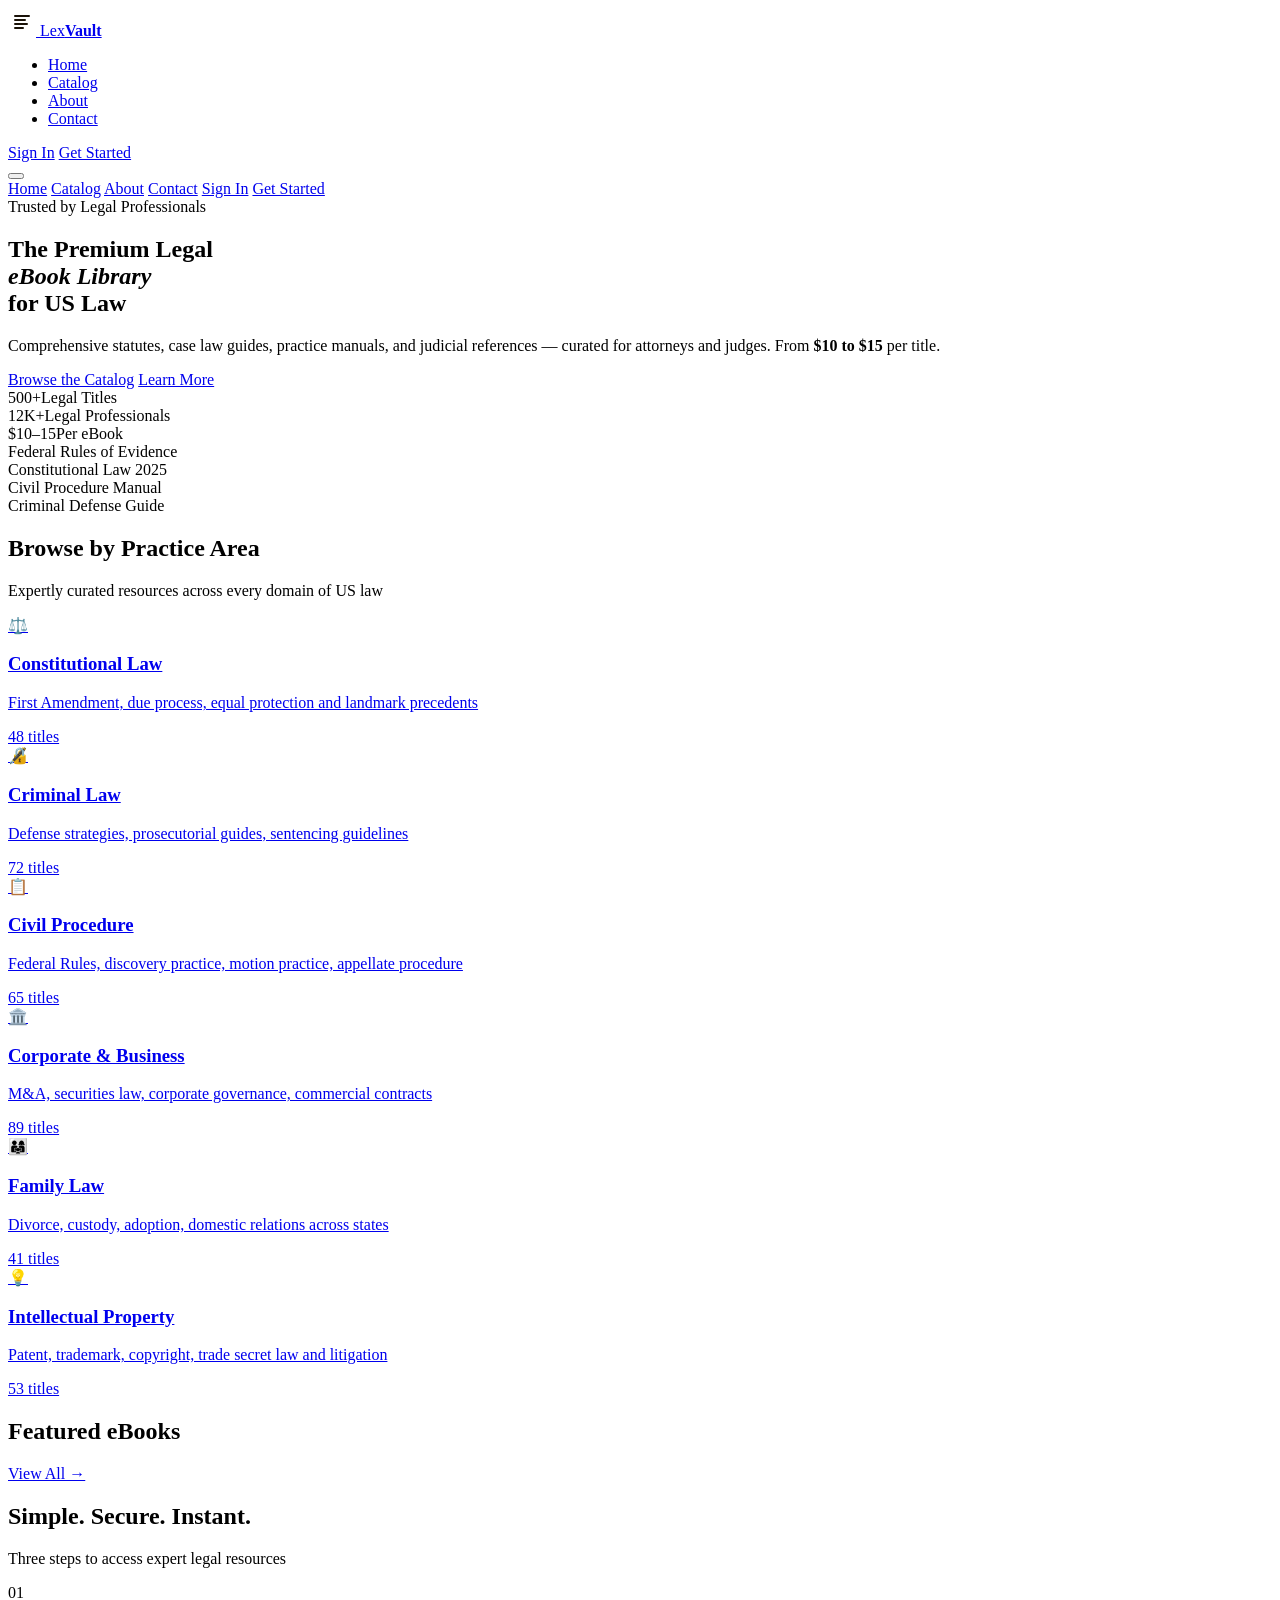
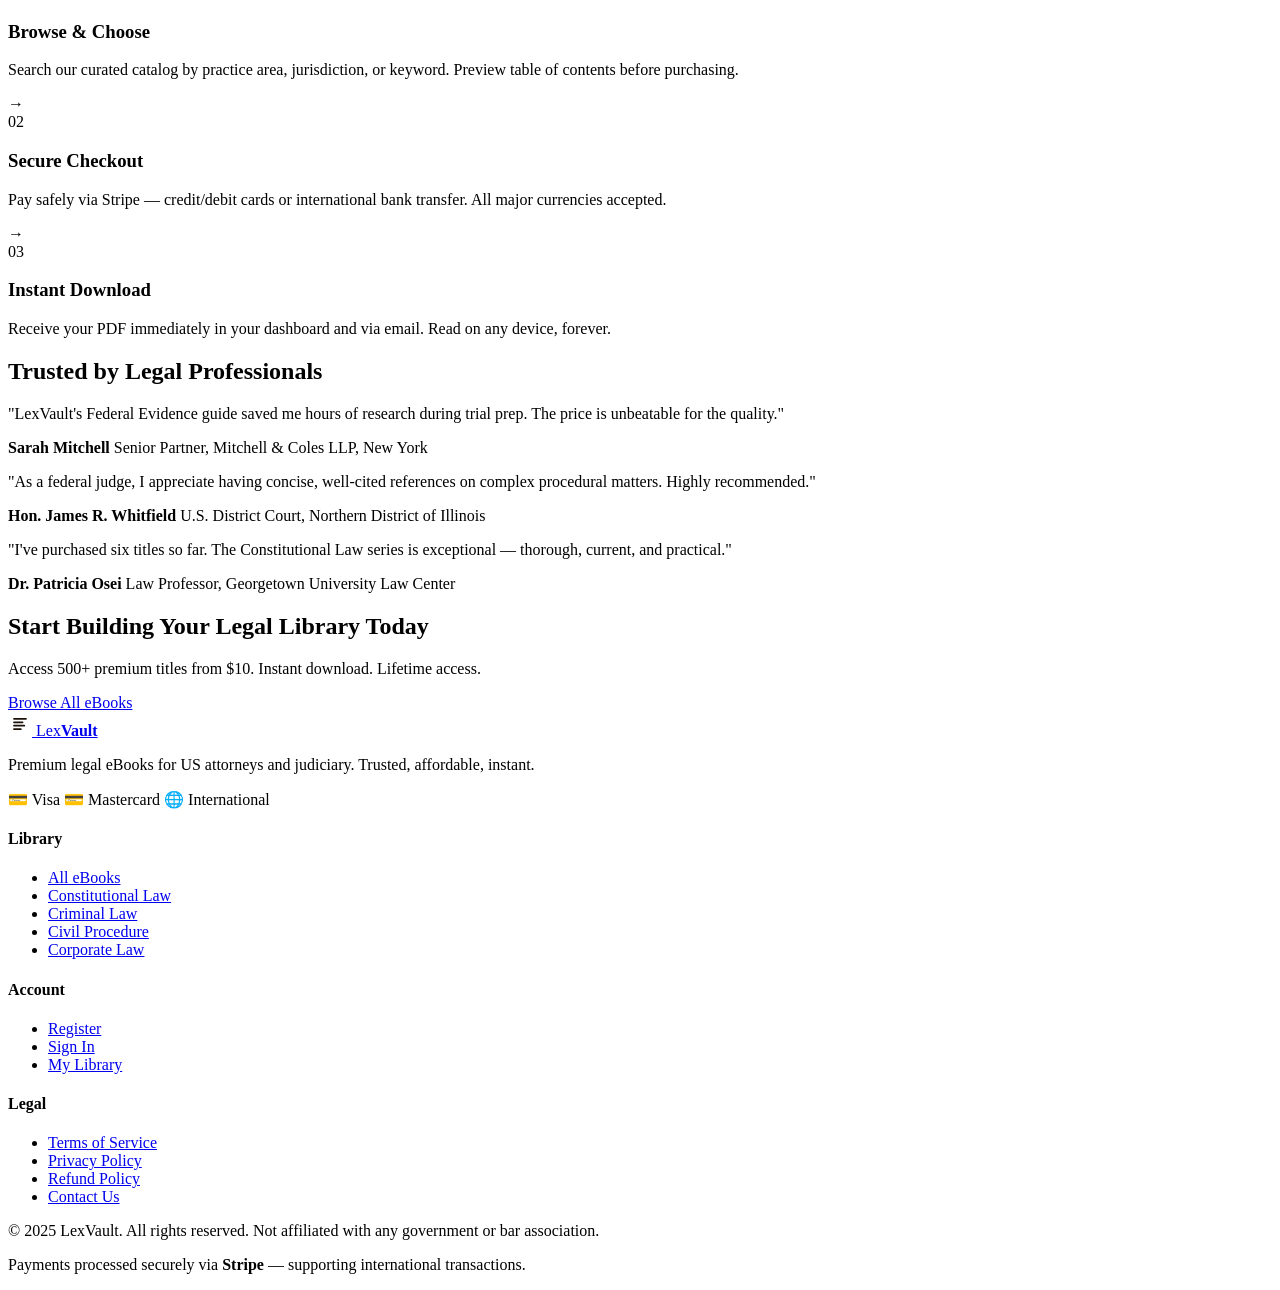
==== index.html @ 51097193 "Rename index.html.html to index.html" ====
<!DOCTYPE html>
<html lang="en">
<head>
  <meta charset="UTF-8" />
  <meta name="viewport" content="width=device-width, initial-scale=1.0"/>
  <title>LexVault — Legal eBook Library for US Lawyers & Judges</title>
  <meta name="description" content="Premium legal eBooks for US attorneys and judiciary. Statutes, case law guides, and practice resources from $10–$15."/>
  <link rel="icon" href="assets/icons/favicon.svg" type="image/svg+xml"/>
  <link rel="preconnect" href="https://fonts.googleapis.com"/>
  <link rel="preconnect" href="https://fonts.gstatic.com" crossorigin/>
  <link href="https://fonts.googleapis.com/css2?family=Playfair+Display:ital,wght@0,400;0,600;0,800;1,400&family=DM+Sans:wght@300;400;500;600&display=swap" rel="stylesheet"/>
  <link rel="stylesheet" href="css/variables.css"/>
  <link rel="stylesheet" href="css/base.css"/>
  <link rel="stylesheet" href="css/nav.css"/>
  <link rel="stylesheet" href="css/hero.css"/>
  <link rel="stylesheet" href="css/home.css"/>
  <link rel="stylesheet" href="css/footer.css"/>
</head>
<body>

  <!-- NAV -->
  <header class="nav-wrapper" id="navbar">
    <nav class="nav-inner">
      <a href="index.html" class="logo">
        <svg width="28" height="28" viewBox="0 0 28 28" fill="none" xmlns="http://www.w3.org/2000/svg">
          <rect width="28" height="28" rx="6" fill="var(--gold)"/>
          <path d="M7 8h14M7 12h10M7 16h12M7 20h8" stroke="#1a1208" stroke-width="2" stroke-linecap="round"/>
        </svg>
        <span>Lex<strong>Vault</strong></span>
      </a>
      <ul class="nav-links">
        <li><a href="index.html" class="active">Home</a></li>
        <li><a href="pages/catalog.html">Catalog</a></li>
        <li><a href="pages/about.html">About</a></li>
        <li><a href="pages/contact.html">Contact</a></li>
      </ul>
      <div class="nav-actions">
        <a href="pages/login.html" class="btn-ghost">Sign In</a>
        <a href="pages/register.html" class="btn-primary">Get Started</a>
      </div>
      <button class="hamburger" id="hamburger" aria-label="Menu">
        <span></span><span></span><span></span>
      </button>
    </nav>
    <div class="mobile-menu" id="mobileMenu">
      <a href="index.html">Home</a>
      <a href="pages/catalog.html">Catalog</a>
      <a href="pages/about.html">About</a>
      <a href="pages/contact.html">Contact</a>
      <a href="pages/login.html">Sign In</a>
      <a href="pages/register.html" class="btn-primary">Get Started</a>
    </div>
  </header>

  <!-- HERO -->
  <section class="hero">
    <div class="hero-bg-pattern"></div>
    <div class="hero-content">
      <div class="hero-badge">Trusted by Legal Professionals</div>
      <h1 class="hero-title">
        The Premium Legal<br/>
        <em>eBook Library</em><br/>
        for US Law
      </h1>
      <p class="hero-subtitle">
        Comprehensive statutes, case law guides, practice manuals, and judicial references — curated for attorneys and judges. From <strong>$10 to $15</strong> per title.
      </p>
      <div class="hero-cta">
        <a href="pages/catalog.html" class="btn-primary btn-large">Browse the Catalog</a>
        <a href="pages/about.html" class="btn-outline btn-large">Learn More</a>
      </div>
      <div class="hero-stats">
        <div class="stat"><span class="stat-num">500+</span><span class="stat-label">Legal Titles</span></div>
        <div class="stat-divider"></div>
        <div class="stat"><span class="stat-num">12K+</span><span class="stat-label">Legal Professionals</span></div>
        <div class="stat-divider"></div>
        <div class="stat"><span class="stat-num">$10–15</span><span class="stat-label">Per eBook</span></div>
      </div>
    </div>
    <div class="hero-visual">
      <div class="book-stack">
        <div class="book b1"><span>Federal Rules of Evidence</span></div>
        <div class="book b2"><span>Constitutional Law 2025</span></div>
        <div class="book b3"><span>Civil Procedure Manual</span></div>
        <div class="book b4"><span>Criminal Defense Guide</span></div>
      </div>
    </div>
  </section>

  <!-- CATEGORIES -->
  <section class="section categories-section">
    <div class="container">
      <div class="section-header">
        <h2>Browse by Practice Area</h2>
        <p>Expertly curated resources across every domain of US law</p>
      </div>
      <div class="categories-grid">
        <a href="pages/catalog.html?cat=constitutional" class="cat-card">
          <div class="cat-icon">⚖️</div>
          <h3>Constitutional Law</h3>
          <p>First Amendment, due process, equal protection and landmark precedents</p>
          <span class="cat-count">48 titles</span>
        </a>
        <a href="pages/catalog.html?cat=criminal" class="cat-card">
          <div class="cat-icon">🔏</div>
          <h3>Criminal Law</h3>
          <p>Defense strategies, prosecutorial guides, sentencing guidelines</p>
          <span class="cat-count">72 titles</span>
        </a>
        <a href="pages/catalog.html?cat=civil" class="cat-card">
          <div class="cat-icon">📋</div>
          <h3>Civil Procedure</h3>
          <p>Federal Rules, discovery practice, motion practice, appellate procedure</p>
          <span class="cat-count">65 titles</span>
        </a>
        <a href="pages/catalog.html?cat=corporate" class="cat-card">
          <div class="cat-icon">🏛️</div>
          <h3>Corporate & Business</h3>
          <p>M&A, securities law, corporate governance, commercial contracts</p>
          <span class="cat-count">89 titles</span>
        </a>
        <a href="pages/catalog.html?cat=family" class="cat-card">
          <div class="cat-icon">👨‍👩‍👧</div>
          <h3>Family Law</h3>
          <p>Divorce, custody, adoption, domestic relations across states</p>
          <span class="cat-count">41 titles</span>
        </a>
        <a href="pages/catalog.html?cat=ip" class="cat-card">
          <div class="cat-icon">💡</div>
          <h3>Intellectual Property</h3>
          <p>Patent, trademark, copyright, trade secret law and litigation</p>
          <span class="cat-count">53 titles</span>
        </a>
      </div>
    </div>
  </section>

  <!-- FEATURED BOOKS -->
  <section class="section featured-section">
    <div class="container">
      <div class="section-header">
        <h2>Featured eBooks</h2>
        <a href="pages/catalog.html" class="see-all">View All →</a>
      </div>
      <div class="books-grid" id="featuredBooks">
        <!-- Dynamically rendered by JS -->
      </div>
    </div>
  </section>

  <!-- HOW IT WORKS -->
  <section class="section how-section">
    <div class="container">
      <div class="section-header">
        <h2>Simple. Secure. Instant.</h2>
        <p>Three steps to access expert legal resources</p>
      </div>
      <div class="steps-grid">
        <div class="step">
          <div class="step-num">01</div>
          <h3>Browse & Choose</h3>
          <p>Search our curated catalog by practice area, jurisdiction, or keyword. Preview table of contents before purchasing.</p>
        </div>
        <div class="step-arrow">→</div>
        <div class="step">
          <div class="step-num">02</div>
          <h3>Secure Checkout</h3>
          <p>Pay safely via Stripe — credit/debit cards or international bank transfer. All major currencies accepted.</p>
        </div>
        <div class="step-arrow">→</div>
        <div class="step">
          <div class="step-num">03</div>
          <h3>Instant Download</h3>
          <p>Receive your PDF immediately in your dashboard and via email. Read on any device, forever.</p>
        </div>
      </div>
    </div>
  </section>

  <!-- TESTIMONIALS -->
  <section class="section testimonials-section">
    <div class="container">
      <div class="section-header">
        <h2>Trusted by Legal Professionals</h2>
      </div>
      <div class="testimonials-grid">
        <div class="testimonial">
          <p>"LexVault's Federal Evidence guide saved me hours of research during trial prep. The price is unbeatable for the quality."</p>
          <div class="testimonial-author">
            <strong>Sarah Mitchell</strong>
            <span>Senior Partner, Mitchell & Coles LLP, New York</span>
          </div>
        </div>
        <div class="testimonial">
          <p>"As a federal judge, I appreciate having concise, well-cited references on complex procedural matters. Highly recommended."</p>
          <div class="testimonial-author">
            <strong>Hon. James R. Whitfield</strong>
            <span>U.S. District Court, Northern District of Illinois</span>
          </div>
        </div>
        <div class="testimonial">
          <p>"I've purchased six titles so far. The Constitutional Law series is exceptional — thorough, current, and practical."</p>
          <div class="testimonial-author">
            <strong>Dr. Patricia Osei</strong>
            <span>Law Professor, Georgetown University Law Center</span>
          </div>
        </div>
      </div>
    </div>
  </section>

  <!-- CTA BANNER -->
  <section class="cta-banner">
    <div class="container">
      <h2>Start Building Your Legal Library Today</h2>
      <p>Access 500+ premium titles from $10. Instant download. Lifetime access.</p>
      <a href="pages/catalog.html" class="btn-primary btn-large">Browse All eBooks</a>
    </div>
  </section>

  <!-- FOOTER -->
  <footer class="footer">
    <div class="container">
      <div class="footer-grid">
        <div class="footer-brand">
          <a href="index.html" class="logo">
            <svg width="24" height="24" viewBox="0 0 28 28" fill="none"><rect width="28" height="28" rx="6" fill="var(--gold)"/><path d="M7 8h14M7 12h10M7 16h12M7 20h8" stroke="#1a1208" stroke-width="2" stroke-linecap="round"/></svg>
            <span>Lex<strong>Vault</strong></span>
          </a>
          <p>Premium legal eBooks for US attorneys and judiciary. Trusted, affordable, instant.</p>
          <div class="payment-badges">
            <span class="badge">💳 Visa</span>
            <span class="badge">💳 Mastercard</span>
            <span class="badge">🌐 International</span>
          </div>
        </div>
        <div class="footer-col">
          <h4>Library</h4>
          <ul>
            <li><a href="pages/catalog.html">All eBooks</a></li>
            <li><a href="pages/catalog.html?cat=constitutional">Constitutional Law</a></li>
            <li><a href="pages/catalog.html?cat=criminal">Criminal Law</a></li>
            <li><a href="pages/catalog.html?cat=civil">Civil Procedure</a></li>
            <li><a href="pages/catalog.html?cat=corporate">Corporate Law</a></li>
          </ul>
        </div>
        <div class="footer-col">
          <h4>Account</h4>
          <ul>
            <li><a href="pages/register.html">Register</a></li>
            <li><a href="pages/login.html">Sign In</a></li>
            <li><a href="pages/dashboard.html">My Library</a></li>
          </ul>
        </div>
        <div class="footer-col">
          <h4>Legal</h4>
          <ul>
            <li><a href="pages/terms.html">Terms of Service</a></li>
            <li><a href="pages/privacy.html">Privacy Policy</a></li>
            <li><a href="pages/refund.html">Refund Policy</a></li>
            <li><a href="pages/contact.html">Contact Us</a></li>
          </ul>
        </div>
      </div>
      <div class="footer-bottom">
        <p>© 2025 LexVault. All rights reserved. Not affiliated with any government or bar association.</p>
        <p>Payments processed securely via <strong>Stripe</strong> — supporting international transactions.</p>
      </div>
    </div>
  </footer>

  <script src="js/nav.js"></script>
  <script src="js/books.js"></script>
  <script src="js/home.js"></script>
</body>
</html>
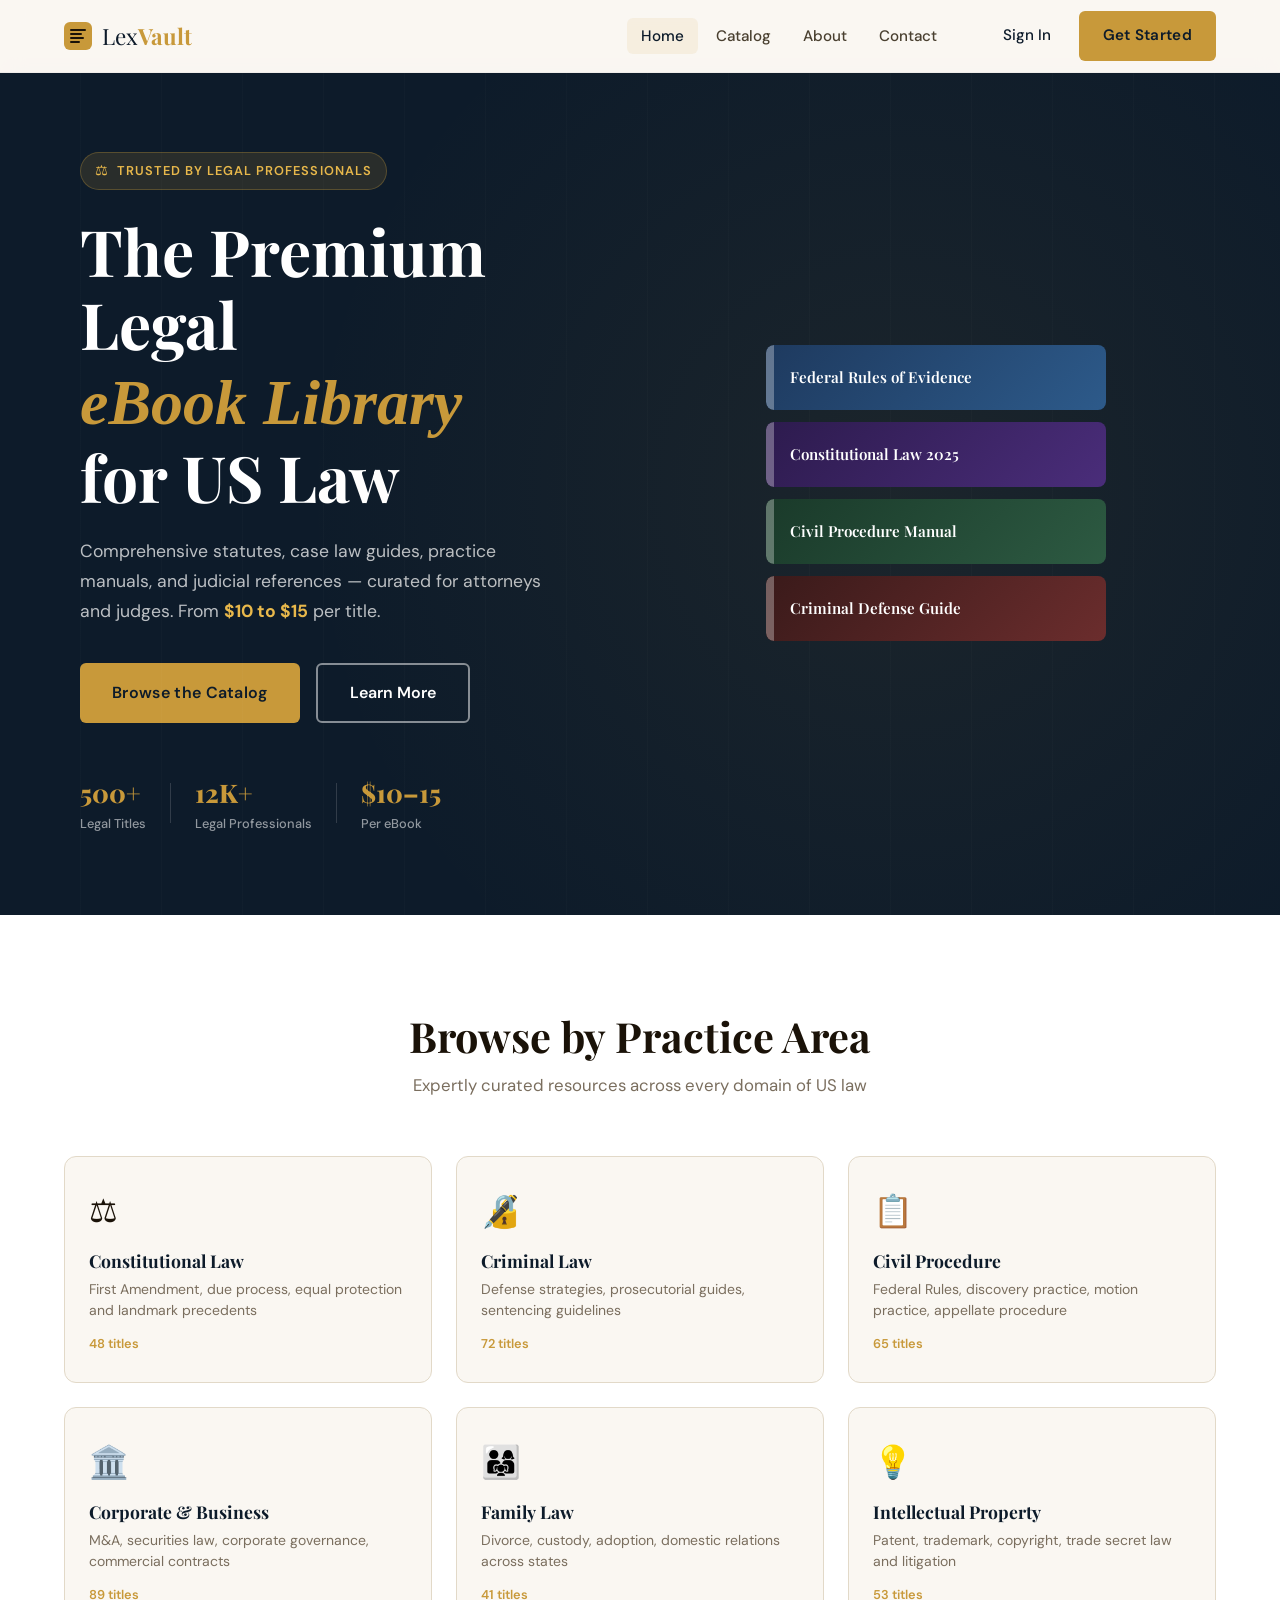
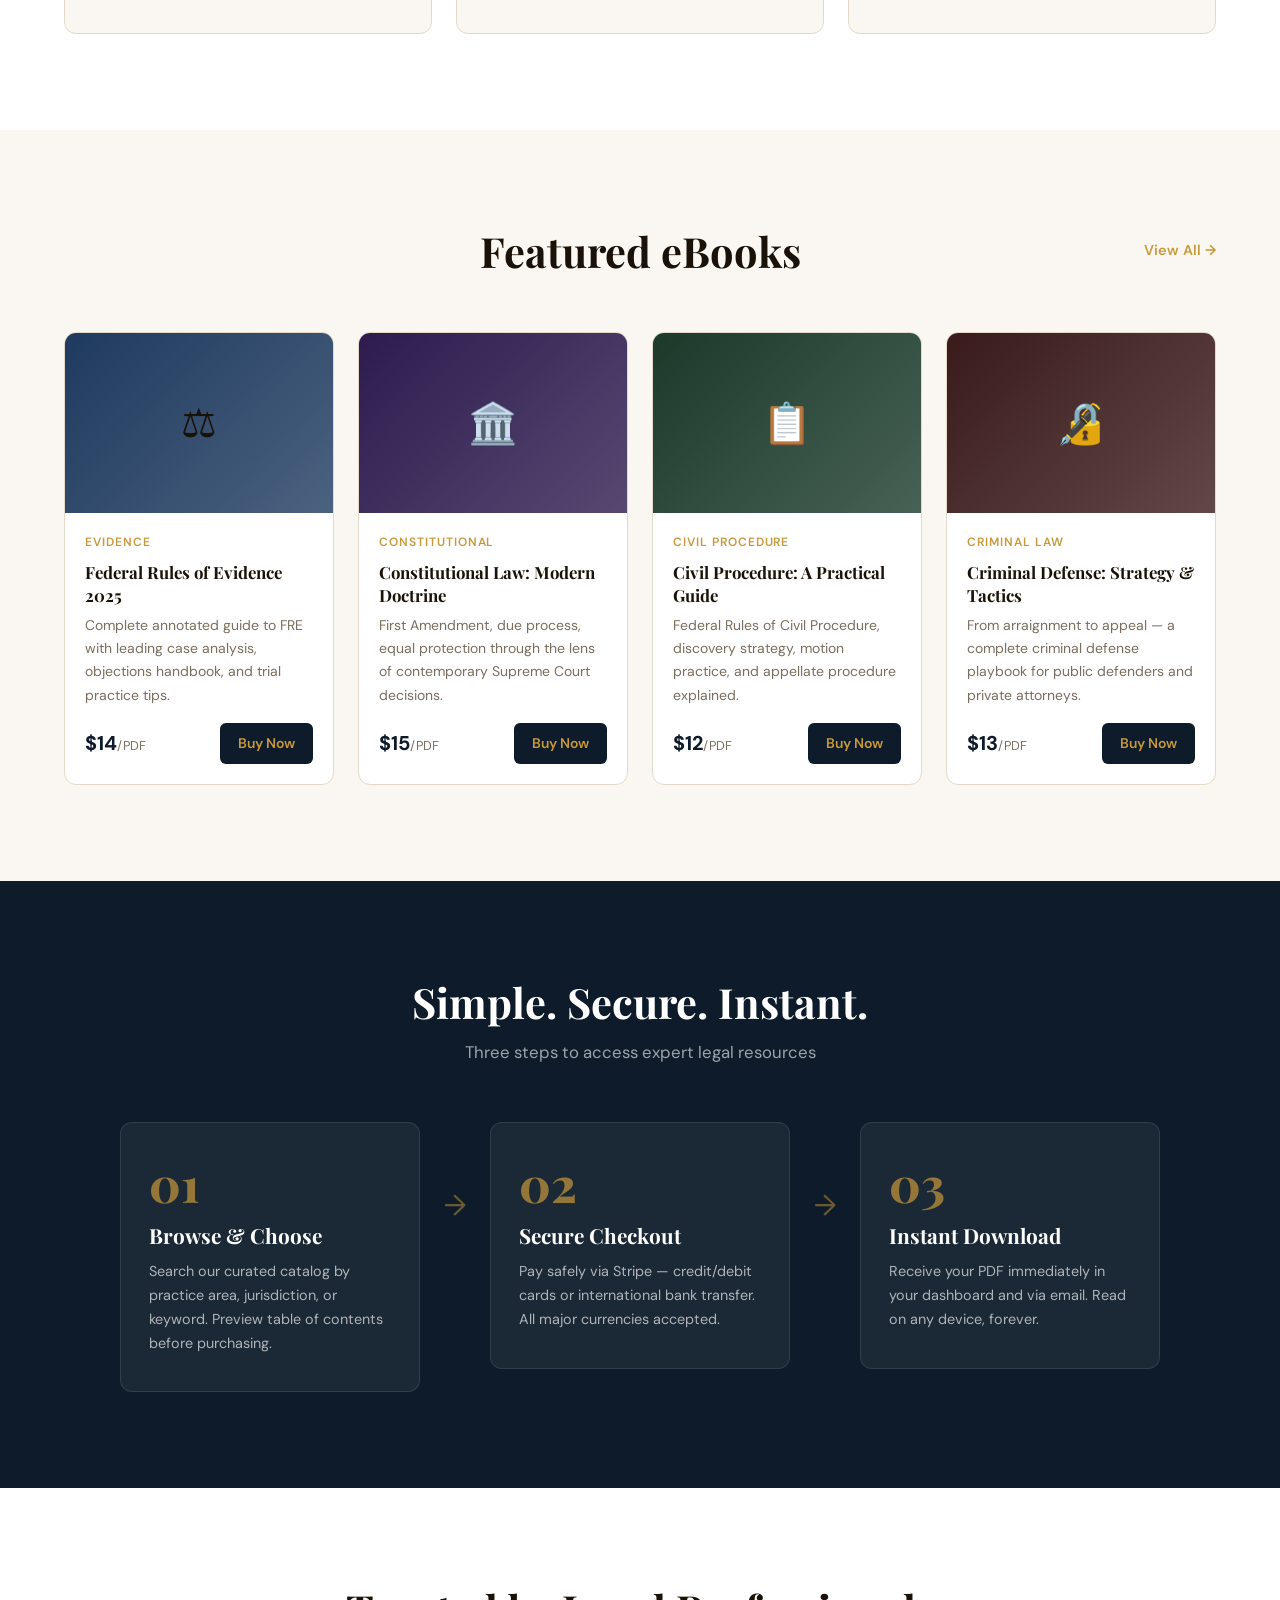
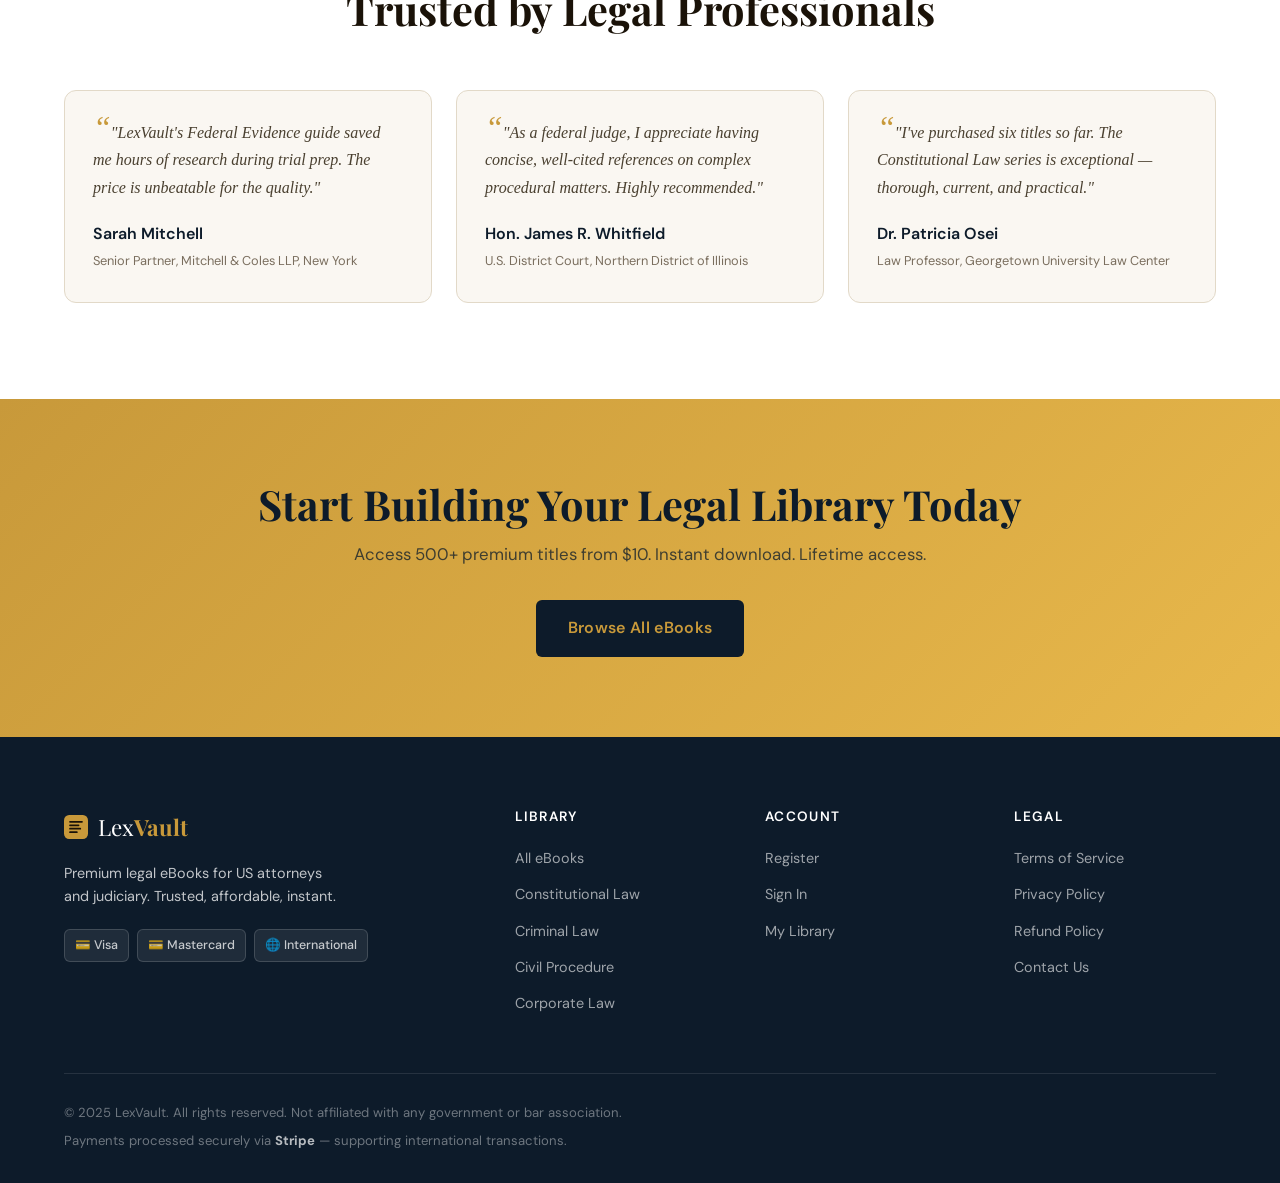
==== commit 5b622262: "Update index.html" ====
--- a/index.html
+++ b/index.html
@@ -5,16 +5,331 @@
   <meta name="viewport" content="width=device-width, initial-scale=1.0"/>
   <title>LexVault — Legal eBook Library for US Lawyers & Judges</title>
   <meta name="description" content="Premium legal eBooks for US attorneys and judiciary. Statutes, case law guides, and practice resources from $10–$15."/>
-  <link rel="icon" href="assets/icons/favicon.svg" type="image/svg+xml"/>
   <link rel="preconnect" href="https://fonts.googleapis.com"/>
   <link rel="preconnect" href="https://fonts.gstatic.com" crossorigin/>
   <link href="https://fonts.googleapis.com/css2?family=Playfair+Display:ital,wght@0,400;0,600;0,800;1,400&family=DM+Sans:wght@300;400;500;600&display=swap" rel="stylesheet"/>
-  <link rel="stylesheet" href="css/variables.css"/>
-  <link rel="stylesheet" href="css/base.css"/>
-  <link rel="stylesheet" href="css/nav.css"/>
-  <link rel="stylesheet" href="css/hero.css"/>
-  <link rel="stylesheet" href="css/home.css"/>
-  <link rel="stylesheet" href="css/footer.css"/>
+  <style>
+    /* ===== LEXVAULT DESIGN TOKENS ===== */
+    :root {
+      --navy:       #0d1b2a;
+      --navy-mid:   #162132;
+      --navy-light: #1e2f45;
+      --gold:       #c8993a;
+      --gold-light: #e8b84b;
+      --gold-pale:  #f5e6c0;
+      --cream:      #faf7f2;
+      --white:      #ffffff;
+      --text-main:  #1a1208;
+      --text-mid:   #4a4030;
+      --text-muted: #7a6e5e;
+      --border:     #e2d9c8;
+      --ff-display: 'Playfair Display', Georgia, serif;
+      --ff-body:    'DM Sans', system-ui, sans-serif;
+      --radius-sm:  6px;
+      --radius-md:  12px;
+      --radius-lg:  20px;
+      --shadow-sm:  0 2px 8px rgba(13,27,42,0.08);
+      --shadow-md:  0 8px 32px rgba(13,27,42,0.14);
+      --shadow-lg:  0 20px 60px rgba(13,27,42,0.22);
+      --transition: 0.25s cubic-bezier(0.4, 0, 0.2, 1);
+      --max-width:  1200px;
+    }
+
+    /* ===== BASE & RESET ===== */
+    *, *::before, *::after { box-sizing: border-box; margin: 0; padding: 0; }
+    html { scroll-behavior: smooth; font-size: 16px; }
+    body {
+      font-family: var(--ff-body);
+      background: var(--cream);
+      color: var(--text-main);
+      line-height: 1.65;
+      overflow-x: hidden;
+      padding-top: 72px;
+    }
+    img { display: block; max-width: 100%; }
+    a  { color: inherit; text-decoration: none; }
+    ul { list-style: none; }
+    h1,h2,h3,h4 { font-family: var(--ff-display); line-height: 1.2; }
+    h1 { font-size: clamp(2.4rem, 5vw, 4rem); }
+    h2 { font-size: clamp(1.8rem, 3.5vw, 2.6rem); }
+    h3 { font-size: 1.3rem; }
+    em { font-style: italic; color: var(--gold); }
+
+    /* ===== LAYOUT ===== */
+    .container { max-width: var(--max-width); margin: 0 auto; padding: 0 24px; }
+    .section { padding: 96px 0; }
+    .section-header { text-align: center; margin-bottom: 56px; }
+    .section-header h2 { margin-bottom: 12px; }
+    .section-header p  { color: var(--text-muted); font-size: 1.05rem; }
+
+    /* ===== BUTTONS ===== */
+    .btn-primary {
+      display: inline-flex; align-items: center; gap: 8px;
+      background: var(--gold); color: var(--navy);
+      font-family: var(--ff-body); font-weight: 600; font-size: 0.95rem;
+      padding: 12px 24px; border-radius: var(--radius-sm);
+      border: none; cursor: pointer;
+      transition: background var(--transition), transform var(--transition), box-shadow var(--transition);
+      letter-spacing: 0.02em;
+    }
+    .btn-primary:hover { background: var(--gold-light); transform: translateY(-2px); box-shadow: 0 6px 20px rgba(200,153,58,0.35); }
+    .btn-primary.btn-large { padding: 15px 32px; font-size: 1rem; }
+    .btn-ghost {
+      display: inline-flex; align-items: center;
+      background: transparent; color: var(--navy);
+      font-weight: 500; font-size: 0.95rem;
+      padding: 12px 20px; border-radius: var(--radius-sm);
+      border: none; cursor: pointer; transition: background var(--transition);
+    }
+    .btn-ghost:hover { background: rgba(13,27,42,0.06); }
+    .btn-outline {
+      display: inline-flex; align-items: center;
+      background: transparent; color: var(--white);
+      font-weight: 600; font-size: 0.95rem;
+      padding: 14px 32px; border-radius: var(--radius-sm);
+      border: 2px solid rgba(255,255,255,0.5);
+      cursor: pointer; transition: all var(--transition);
+    }
+    .btn-outline:hover { border-color: var(--gold); color: var(--gold); }
+    .btn-outline.btn-large { padding: 15px 32px; font-size: 1rem; }
+
+    /* ===== BOOK CARD ===== */
+    .book-card {
+      background: var(--white); border-radius: var(--radius-md);
+      overflow: hidden; border: 1px solid var(--border);
+      transition: transform var(--transition), box-shadow var(--transition);
+      display: flex; flex-direction: column;
+    }
+    .book-card:hover { transform: translateY(-6px); box-shadow: var(--shadow-md); }
+    .book-card-cover {
+      height: 180px; display: flex; align-items: center;
+      justify-content: center; font-size: 3rem;
+      position: relative; overflow: hidden;
+    }
+    .book-card-body { padding: 20px; flex: 1; display: flex; flex-direction: column; }
+    .book-card-category {
+      font-size: 0.75rem; font-weight: 600; text-transform: uppercase;
+      letter-spacing: 0.08em; color: var(--gold); margin-bottom: 8px;
+    }
+    .book-card-title { font-family: var(--ff-display); font-size: 1.05rem; margin-bottom: 8px; line-height: 1.35; }
+    .book-card-desc { font-size: 0.875rem; color: var(--text-muted); flex: 1; margin-bottom: 16px; }
+    .book-card-footer { display: flex; align-items: center; justify-content: space-between; }
+    .book-price { font-size: 1.25rem; font-weight: 700; color: var(--navy); }
+    .book-price span { font-size: 0.8rem; font-weight: 400; color: var(--text-muted); }
+    .btn-buy {
+      background: var(--navy); color: var(--gold);
+      border: none; padding: 9px 18px; border-radius: var(--radius-sm);
+      font-weight: 600; font-size: 0.875rem; cursor: pointer;
+      transition: all var(--transition); font-family: var(--ff-body);
+    }
+    .btn-buy:hover { background: var(--gold); color: var(--navy); transform: translateY(-1px); }
+
+    /* ===== NAVIGATION ===== */
+    .nav-wrapper {
+      position: fixed; top: 0; left: 0; right: 0; z-index: 1000;
+      background: rgba(250,247,242,0.92);
+      backdrop-filter: blur(12px); -webkit-backdrop-filter: blur(12px);
+      border-bottom: 1px solid transparent;
+      transition: border-color var(--transition), box-shadow var(--transition);
+    }
+    .nav-wrapper.scrolled { border-color: var(--border); box-shadow: var(--shadow-sm); }
+    .nav-inner {
+      max-width: var(--max-width); margin: 0 auto; padding: 0 24px;
+      height: 72px; display: flex; align-items: center; gap: 32px;
+    }
+    .logo {
+      display: flex; align-items: center; gap: 10px;
+      font-family: var(--ff-display); font-size: 1.4rem;
+      color: var(--navy); text-decoration: none; flex-shrink: 0;
+    }
+    .logo strong { color: var(--gold); }
+    .nav-links { display: flex; gap: 4px; margin-left: auto; }
+    .nav-links a {
+      padding: 8px 14px; border-radius: var(--radius-sm);
+      font-weight: 500; font-size: 0.95rem; color: var(--text-mid);
+      transition: background var(--transition), color var(--transition);
+    }
+    .nav-links a:hover, .nav-links a.active {
+      background: rgba(200,153,58,0.1); color: var(--navy);
+    }
+    .nav-actions { display: flex; align-items: center; gap: 8px; flex-shrink: 0; }
+    .hamburger {
+      display: none; flex-direction: column; gap: 5px;
+      background: none; border: none; cursor: pointer; padding: 8px; margin-left: auto;
+    }
+    .hamburger span {
+      display: block; width: 22px; height: 2px;
+      background: var(--navy); border-radius: 2px; transition: all var(--transition);
+    }
+    .mobile-menu {
+      display: none; flex-direction: column; background: var(--white);
+      padding: 16px 24px 24px; border-top: 1px solid var(--border); gap: 4px;
+    }
+    .mobile-menu a { padding: 12px 16px; border-radius: var(--radius-sm); font-weight: 500; color: var(--text-mid); }
+    .mobile-menu a:hover { background: var(--gold-pale); }
+    .mobile-menu .btn-primary { margin-top: 8px; justify-content: center; }
+
+    /* ===== HERO ===== */
+    .hero {
+      background: var(--navy);
+      min-height: calc(100vh - 72px);
+      display: grid; grid-template-columns: 1fr 1fr;
+      align-items: center; gap: 64px;
+      padding: 80px; max-width: 1400px;
+      margin: 0 auto; position: relative; overflow: hidden;
+    }
+    .hero-bg-pattern {
+      position: absolute; inset: 0;
+      background-image:
+        radial-gradient(circle at 70% 50%, rgba(200,153,58,0.08) 0%, transparent 60%),
+        repeating-linear-gradient(90deg, transparent, transparent 80px, rgba(255,255,255,0.015) 80px, rgba(255,255,255,0.015) 81px);
+      pointer-events: none;
+    }
+    .hero-badge {
+      display: inline-flex; align-items: center; gap: 8px;
+      background: rgba(200,153,58,0.15); border: 1px solid rgba(200,153,58,0.3);
+      color: var(--gold-light); padding: 6px 14px; border-radius: 100px;
+      font-size: 0.8rem; font-weight: 600; text-transform: uppercase;
+      letter-spacing: 0.08em; margin-bottom: 24px;
+    }
+    .hero-badge::before { content: '⚖️'; font-size: 0.9rem; }
+    .hero-title { color: var(--white); font-size: clamp(2.6rem, 5vw, 4.2rem); margin-bottom: 24px; line-height: 1.15; }
+    .hero-subtitle { color: rgba(255,255,255,0.72); font-size: 1.1rem; line-height: 1.7; margin-bottom: 36px; max-width: 480px; }
+    .hero-subtitle strong { color: var(--gold-light); }
+    .hero-cta { display: flex; gap: 16px; flex-wrap: wrap; margin-bottom: 48px; }
+    .hero-stats { display: flex; align-items: center; gap: 24px; }
+    .stat { display: flex; flex-direction: column; }
+    .stat-num { font-family: var(--ff-display); font-size: 1.6rem; font-weight: 800; color: var(--gold); }
+    .stat-label { font-size: 0.8rem; color: rgba(255,255,255,0.55); font-weight: 500; }
+    .stat-divider { width: 1px; height: 40px; background: rgba(255,255,255,0.15); }
+    .hero-visual { display: flex; justify-content: center; align-items: center; position: relative; z-index: 1; }
+    .book-stack { display: flex; flex-direction: column; gap: 12px; width: 100%; max-width: 340px; }
+    .book {
+      border-radius: 8px; padding: 20px 24px;
+      font-family: var(--ff-display); font-size: 0.95rem; font-weight: 600;
+      color: var(--white); position: relative; overflow: hidden;
+      cursor: default; transition: transform var(--transition), box-shadow var(--transition);
+    }
+    .book::before {
+      content: ''; position: absolute; left: 0; top: 0; bottom: 0;
+      width: 8px; background: rgba(255,255,255,0.3); border-radius: 8px 0 0 8px;
+    }
+    .book:hover { transform: translateX(6px); }
+    .b1 { background: linear-gradient(135deg, #1e3a5f, #2d5a8a); animation: float1 6s ease-in-out infinite; }
+    .b2 { background: linear-gradient(135deg, #2d1b4e, #4a2d7a); animation: float2 7s ease-in-out infinite; }
+    .b3 { background: linear-gradient(135deg, #1a3a2a, #2d5a42); animation: float1 8s ease-in-out infinite; }
+    .b4 { background: linear-gradient(135deg, #3a1a1a, #6b2d2d); animation: float2 6.5s ease-in-out infinite; }
+    @keyframes float1 { 0%,100% { transform: translateY(0); } 50% { transform: translateY(-6px); } }
+    @keyframes float2 { 0%,100% { transform: translateY(0); } 50% { transform: translateY(6px); } }
+
+    /* ===== CATEGORIES ===== */
+    .categories-section { background: var(--white); }
+    .categories-grid { display: grid; grid-template-columns: repeat(3, 1fr); gap: 24px; }
+    .cat-card {
+      background: var(--cream); border: 1.5px solid var(--border);
+      border-radius: var(--radius-md); padding: 28px 24px;
+      display: flex; flex-direction: column; gap: 8px;
+      transition: all var(--transition); cursor: pointer;
+      text-decoration: none; color: inherit;
+    }
+    .cat-card:hover { border-color: var(--gold); background: var(--gold-pale); transform: translateY(-4px); box-shadow: var(--shadow-sm); }
+    .cat-icon { font-size: 2rem; margin-bottom: 4px; }
+    .cat-card h3 { font-size: 1.1rem; color: var(--navy); }
+    .cat-card p  { font-size: 0.875rem; color: var(--text-muted); line-height: 1.5; flex: 1; }
+    .cat-count { font-size: 0.8rem; font-weight: 600; color: var(--gold); margin-top: 4px; }
+
+    /* ===== FEATURED BOOKS ===== */
+    .featured-section { background: var(--cream); }
+    .section-header { position: relative; text-align: center; }
+    .see-all {
+      position: absolute; right: 0; top: 50%; transform: translateY(-50%);
+      font-weight: 600; color: var(--gold); font-size: 0.9rem;
+    }
+    .see-all:hover { color: var(--navy); }
+    .books-grid { display: grid; grid-template-columns: repeat(4, 1fr); gap: 24px; }
+
+    /* ===== HOW IT WORKS ===== */
+    .how-section { background: var(--navy); color: var(--white); }
+    .how-section .section-header h2 { color: var(--white); }
+    .how-section .section-header p  { color: rgba(255,255,255,0.6); }
+    .steps-grid { display: flex; align-items: flex-start; gap: 24px; justify-content: center; }
+    .step {
+      background: rgba(255,255,255,0.06); border: 1px solid rgba(255,255,255,0.1);
+      border-radius: var(--radius-md); padding: 36px 28px; flex: 1; max-width: 300px;
+    }
+    .step-num { font-family: var(--ff-display); font-size: 3rem; font-weight: 800; color: var(--gold); opacity: 0.7; line-height: 1; margin-bottom: 16px; }
+    .step h3 { color: var(--white); margin-bottom: 12px; }
+    .step p  { color: rgba(255,255,255,0.65); font-size: 0.9rem; }
+    .step-arrow { font-size: 1.8rem; color: var(--gold); opacity: 0.5; margin-top: 60px; flex-shrink: 0; }
+
+    /* ===== TESTIMONIALS ===== */
+    .testimonials-section { background: var(--white); }
+    .testimonials-grid { display: grid; grid-template-columns: repeat(3, 1fr); gap: 24px; }
+    .testimonial {
+      background: var(--cream); border: 1px solid var(--border);
+      border-radius: var(--radius-md); padding: 28px;
+      display: flex; flex-direction: column; gap: 20px;
+    }
+    .testimonial p { font-family: var(--ff-display); font-style: italic; font-size: 1rem; color: var(--text-mid); line-height: 1.7; flex: 1; }
+    .testimonial p::before { content: '\201C'; color: var(--gold); font-size: 2rem; line-height: 0.5; }
+    .testimonial-author strong { display: block; font-weight: 600; color: var(--navy); }
+    .testimonial-author span  { font-size: 0.8rem; color: var(--text-muted); }
+
+    /* ===== CTA BANNER ===== */
+    .cta-banner { background: linear-gradient(135deg, var(--gold) 0%, var(--gold-light) 100%); padding: 80px 0; text-align: center; }
+    .cta-banner h2 { color: var(--navy); margin-bottom: 12px; }
+    .cta-banner p  { color: var(--navy); opacity: 0.75; margin-bottom: 32px; font-size: 1.05rem; }
+    .cta-banner .btn-primary { background: var(--navy); color: var(--gold); }
+    .cta-banner .btn-primary:hover { background: var(--navy-mid); }
+
+    /* ===== FOOTER ===== */
+    .footer { background: var(--navy); color: rgba(255,255,255,0.75); padding: 72px 0 32px; }
+    .footer-grid { display: grid; grid-template-columns: 2fr 1fr 1fr 1fr; gap: 48px; margin-bottom: 56px; }
+    .footer-brand .logo { color: var(--white); margin-bottom: 16px; }
+    .footer-brand p { font-size: 0.9rem; line-height: 1.65; margin-bottom: 20px; max-width: 280px; }
+    .payment-badges { display: flex; gap: 8px; flex-wrap: wrap; }
+    .badge { background: rgba(255,255,255,0.08); border: 1px solid rgba(255,255,255,0.15); border-radius: 6px; padding: 5px 10px; font-size: 0.78rem; font-weight: 500; }
+    .footer-col h4 { color: var(--white); font-size: 0.85rem; font-weight: 600; text-transform: uppercase; letter-spacing: 0.1em; margin-bottom: 20px; font-family: var(--ff-body); }
+    .footer-col ul { display: flex; flex-direction: column; gap: 10px; }
+    .footer-col a { font-size: 0.9rem; color: rgba(255,255,255,0.6); transition: color var(--transition); }
+    .footer-col a:hover { color: var(--gold); }
+    .footer-bottom { border-top: 1px solid rgba(255,255,255,0.1); padding-top: 28px; display: flex; flex-direction: column; gap: 6px; }
+    .footer-bottom p { font-size: 0.82rem; color: rgba(255,255,255,0.4); }
+    .footer-bottom strong { color: rgba(255,255,255,0.7); }
+
+    /* ===== RESPONSIVE ===== */
+    @media (max-width: 1024px) { .books-grid { grid-template-columns: repeat(2, 1fr); } }
+    @media (max-width: 960px) {
+      .hero { grid-template-columns: 1fr; padding: 60px 32px; text-align: center; min-height: auto; }
+      .hero-subtitle { max-width: 100%; }
+      .hero-cta { justify-content: center; }
+      .hero-stats { justify-content: center; }
+      .hero-visual { margin-top: 40px; }
+      .book-stack { max-width: 400px; margin: 0 auto; }
+    }
+    @media (max-width: 900px) {
+      .footer-grid { grid-template-columns: 1fr 1fr; gap: 32px; }
+      .footer-brand { grid-column: 1 / -1; }
+    }
+    @media (max-width: 768px) {
+      .section { padding: 64px 0; }
+      .section-header { margin-bottom: 36px; }
+      .nav-links, .nav-actions { display: none; }
+      .hamburger { display: flex; }
+      .mobile-menu.open { display: flex; }
+      .categories-grid { grid-template-columns: repeat(2, 1fr); }
+      .testimonials-grid { grid-template-columns: 1fr; }
+      .steps-grid { flex-direction: column; align-items: center; }
+      .step-arrow { transform: rotate(90deg); margin: 0 auto; }
+      .books-grid { grid-template-columns: repeat(2, 1fr); }
+    }
+    @media (max-width: 480px) {
+      .categories-grid { grid-template-columns: 1fr; }
+      .books-grid { grid-template-columns: 1fr; }
+      .see-all { position: static; transform: none; margin-top: 8px; }
+      .footer-grid { grid-template-columns: 1fr; }
+    }
+  </style>
 </head>
 <body>
 
@@ -142,9 +457,7 @@
         <h2>Featured eBooks</h2>
         <a href="pages/catalog.html" class="see-all">View All →</a>
       </div>
-      <div class="books-grid" id="featuredBooks">
-        <!-- Dynamically rendered by JS -->
-      </div>
+      <div class="books-grid" id="featuredBooks"></div>
     </div>
   </section>
 
@@ -269,8 +582,72 @@
     </div>
   </footer>
 
-  <script src="js/nav.js"></script>
-  <script src="js/books.js"></script>
-  <script src="js/home.js"></script>
+  <script>
+    // ===== BOOK DATABASE =====
+    const BOOKS = [
+      { id:1, title:"Federal Rules of Evidence 2025", category:"Evidence", cat:"evidence", desc:"Complete annotated guide to FRE with leading case analysis, objections handbook, and trial practice tips.", price:14, emoji:"⚖️", color:"#1e3a5f", featured:true },
+      { id:2, title:"Constitutional Law: Modern Doctrine", category:"Constitutional", cat:"constitutional", desc:"First Amendment, due process, equal protection through the lens of contemporary Supreme Court decisions.", price:15, emoji:"🏛️", color:"#2d1b4e", featured:true },
+      { id:3, title:"Civil Procedure: A Practical Guide", category:"Civil Procedure", cat:"civil", desc:"Federal Rules of Civil Procedure, discovery strategy, motion practice, and appellate procedure explained.", price:12, emoji:"📋", color:"#1a3a2a", featured:true },
+      { id:4, title:"Criminal Defense: Strategy & Tactics", category:"Criminal Law", cat:"criminal", desc:"From arraignment to appeal — a complete criminal defense playbook for public defenders and private attorneys.", price:13, emoji:"🔏", color:"#3a1a1a", featured:true }
+    ];
+
+    // ===== NAVIGATION =====
+    (function() {
+      const navbar = document.getElementById('navbar');
+      const hamburger = document.getElementById('hamburger');
+      const mobileMenu = document.getElementById('mobileMenu');
+      window.addEventListener('scroll', () => {
+        navbar.classList.toggle('scrolled', window.scrollY > 20);
+      });
+      if (hamburger) {
+        hamburger.addEventListener('click', () => {
+          mobileMenu.classList.toggle('open');
+        });
+      }
+    })();
+
+    // ===== FEATURED BOOKS =====
+    (function() {
+      function renderBookCard(book) {
+        return `
+          <div class="book-card">
+            <div class="book-card-cover" style="background: linear-gradient(135deg, ${book.color}, ${book.color}cc);">
+              <span style="font-size:2.5rem;">${book.emoji}</span>
+            </div>
+            <div class="book-card-body">
+              <div class="book-card-category">${book.category}</div>
+              <h3 class="book-card-title">${book.title}</h3>
+              <p class="book-card-desc">${book.desc}</p>
+              <div class="book-card-footer">
+                <div class="book-price">$${book.price}<span>/PDF</span></div>
+                <a href="pages/checkout.html?id=${book.id}" class="btn-buy">Buy Now</a>
+              </div>
+            </div>
+          </div>`;
+      }
+      const container = document.getElementById('featuredBooks');
+      if (container) {
+        container.innerHTML = BOOKS.filter(b => b.featured).map(renderBookCard).join('');
+      }
+
+      // Scroll reveal
+      const observer = new IntersectionObserver((entries) => {
+        entries.forEach(entry => {
+          if (entry.isIntersecting) {
+            entry.target.style.opacity = '1';
+            entry.target.style.transform = 'translateY(0)';
+            observer.unobserve(entry.target);
+          }
+        });
+      }, { threshold: 0.1 });
+
+      document.querySelectorAll('.cat-card, .book-card, .step, .testimonial').forEach(el => {
+        el.style.opacity = '0';
+        el.style.transform = 'translateY(24px)';
+        el.style.transition = 'opacity 0.6s ease, transform 0.6s ease';
+        observer.observe(el);
+      });
+    })();
+  </script>
 </body>
 </html>
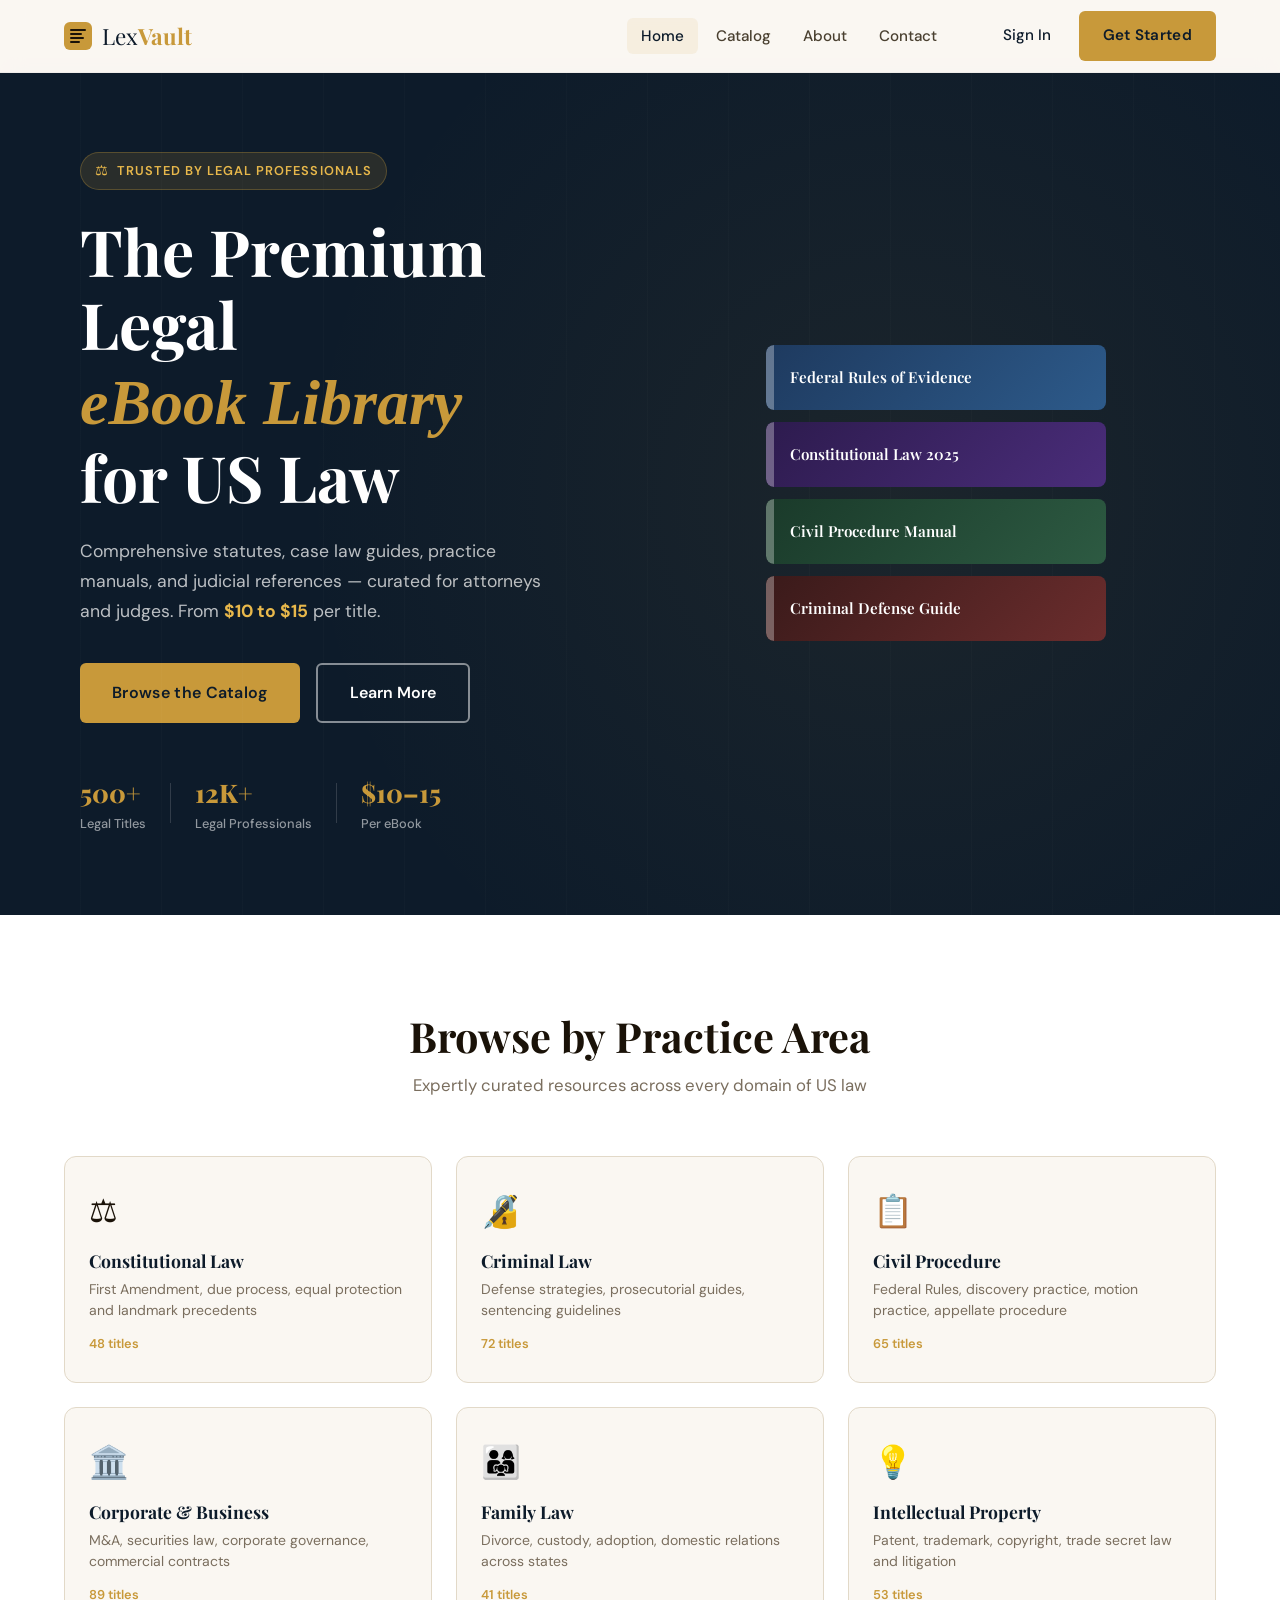
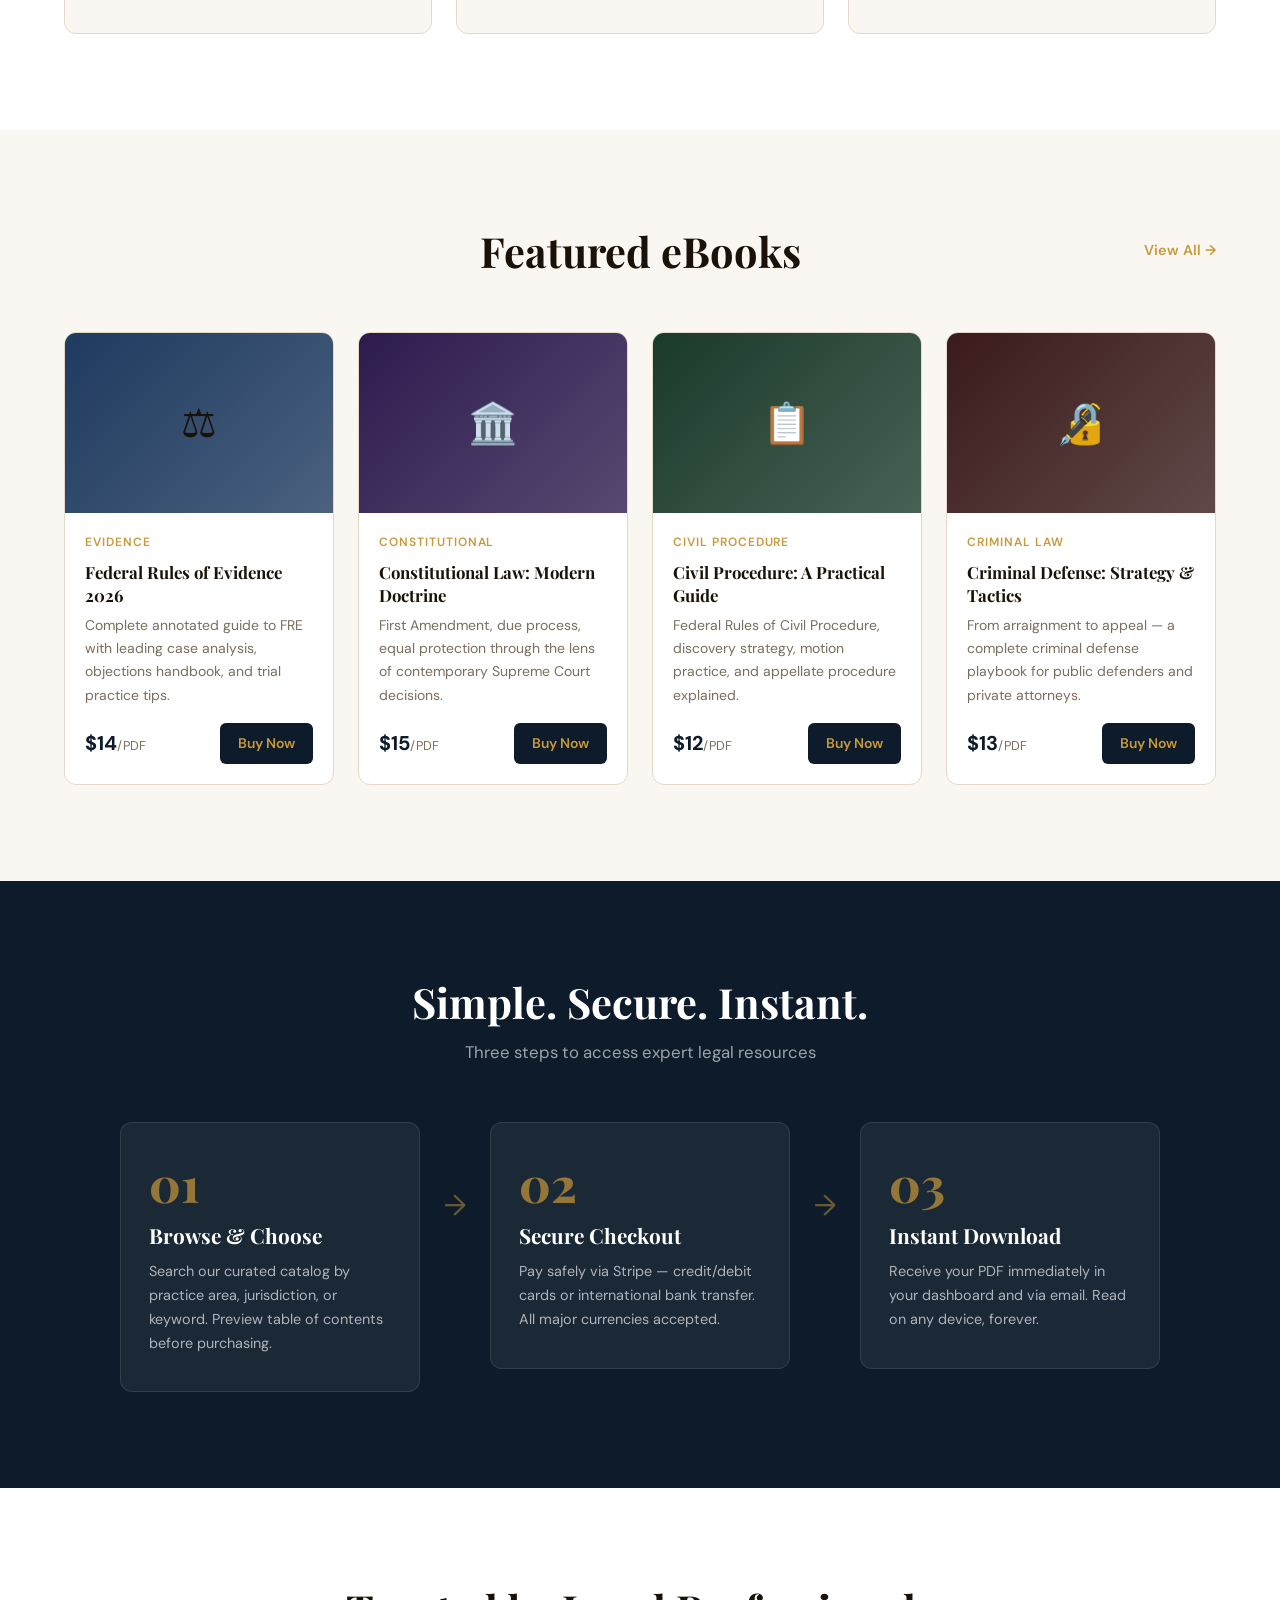
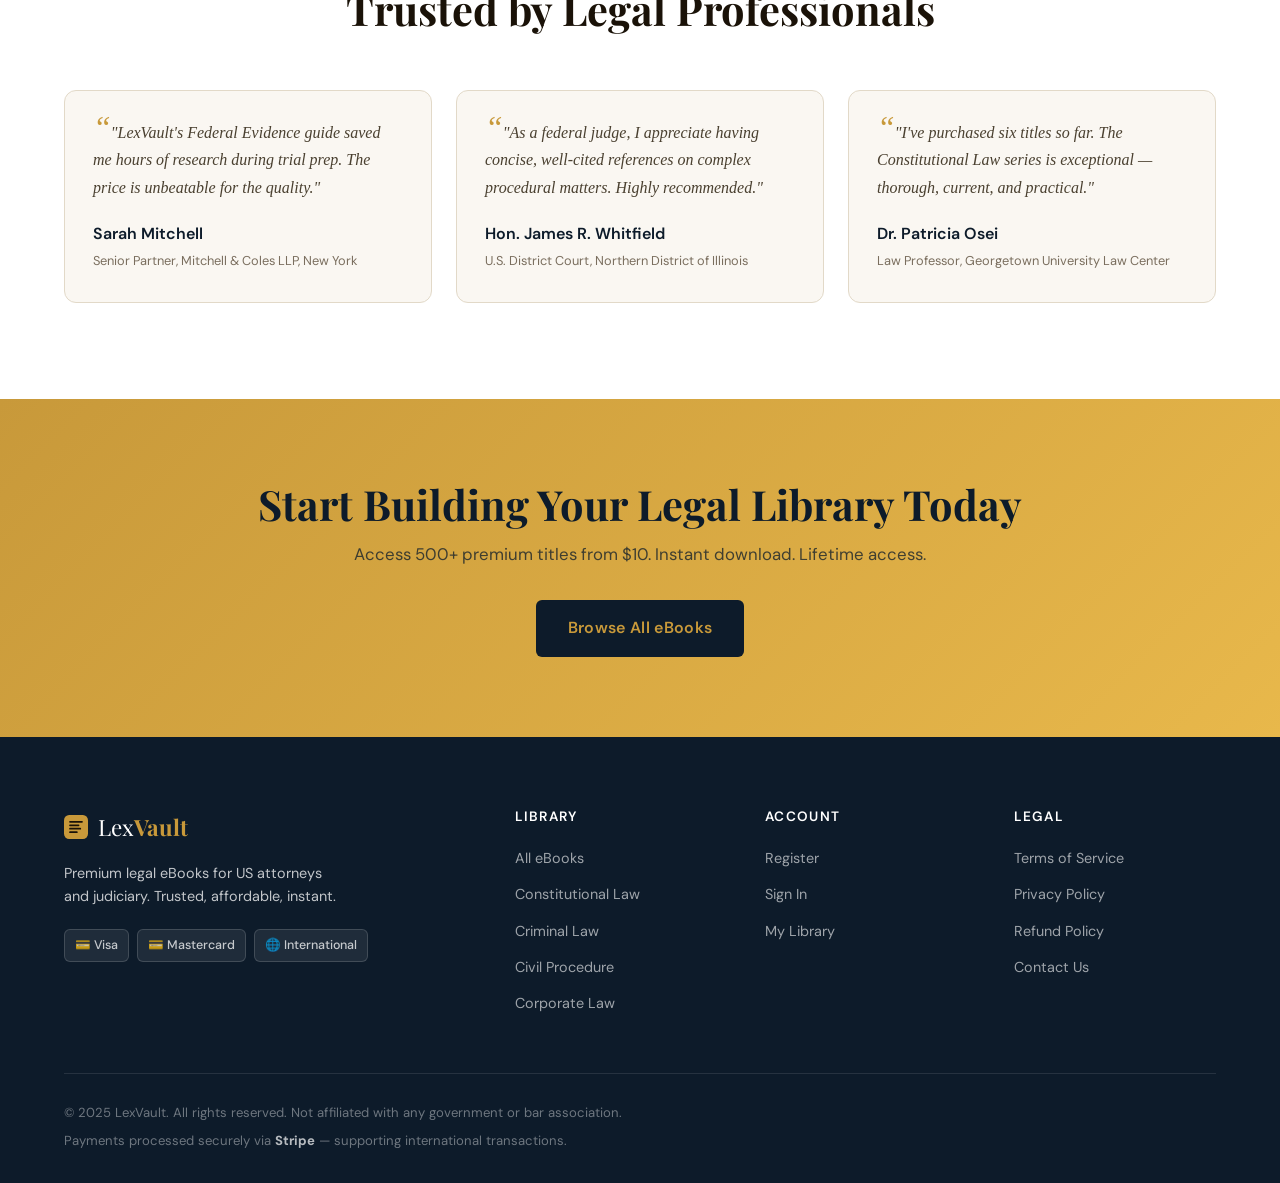
==== commit 95976036: "Add files via upload" ====
--- a/index.html
+++ b/index.html
@@ -585,7 +585,7 @@
   <script>
     // ===== BOOK DATABASE =====
     const BOOKS = [
-      { id:1, title:"Federal Rules of Evidence 2025", category:"Evidence", cat:"evidence", desc:"Complete annotated guide to FRE with leading case analysis, objections handbook, and trial practice tips.", price:14, emoji:"⚖️", color:"#1e3a5f", featured:true },
+      { id:1, title:"Federal Rules of Evidence 2026", category:"Evidence", cat:"evidence", desc:"Complete annotated guide to FRE with leading case analysis, objections handbook, and trial practice tips.", price:14, emoji:"⚖️", color:"#1e3a5f", featured:true, detailUrl:"pages/federal-rules-of-evidence.html" },
       { id:2, title:"Constitutional Law: Modern Doctrine", category:"Constitutional", cat:"constitutional", desc:"First Amendment, due process, equal protection through the lens of contemporary Supreme Court decisions.", price:15, emoji:"🏛️", color:"#2d1b4e", featured:true },
       { id:3, title:"Civil Procedure: A Practical Guide", category:"Civil Procedure", cat:"civil", desc:"Federal Rules of Civil Procedure, discovery strategy, motion practice, and appellate procedure explained.", price:12, emoji:"📋", color:"#1a3a2a", featured:true },
       { id:4, title:"Criminal Defense: Strategy & Tactics", category:"Criminal Law", cat:"criminal", desc:"From arraignment to appeal — a complete criminal defense playbook for public defenders and private attorneys.", price:13, emoji:"🔏", color:"#3a1a1a", featured:true }
@@ -616,11 +616,11 @@
             </div>
             <div class="book-card-body">
               <div class="book-card-category">${book.category}</div>
-              <h3 class="book-card-title">${book.title}</h3>
+              <h3 class="book-card-title"><a href="${book.detailUrl || '#'}" style="color:inherit;">${book.title}</a></h3>
               <p class="book-card-desc">${book.desc}</p>
               <div class="book-card-footer">
                 <div class="book-price">$${book.price}<span>/PDF</span></div>
-                <a href="pages/checkout.html?id=${book.id}" class="btn-buy">Buy Now</a>
+                <a href="${book.detailUrl || 'pages/checkout.html?id=' + book.id}" class="btn-buy">Buy Now</a>
               </div>
             </div>
           </div>`;
